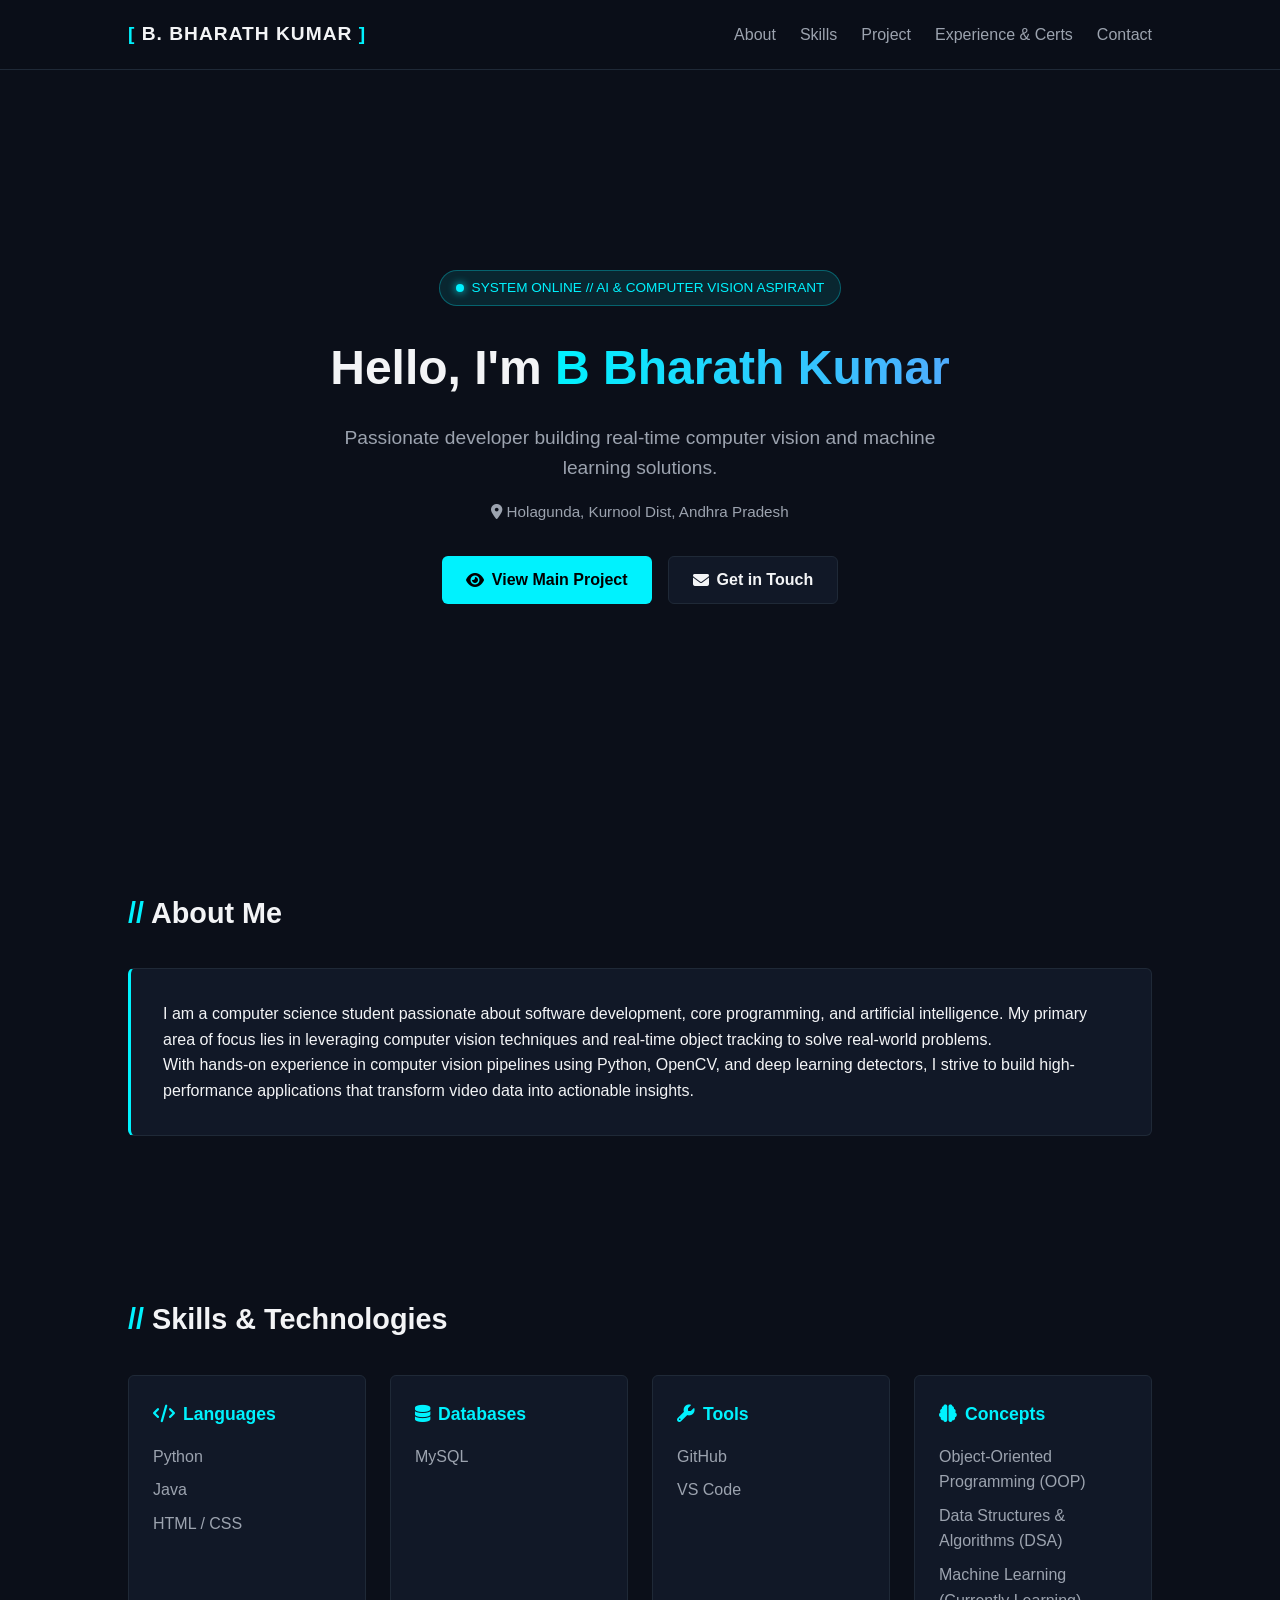
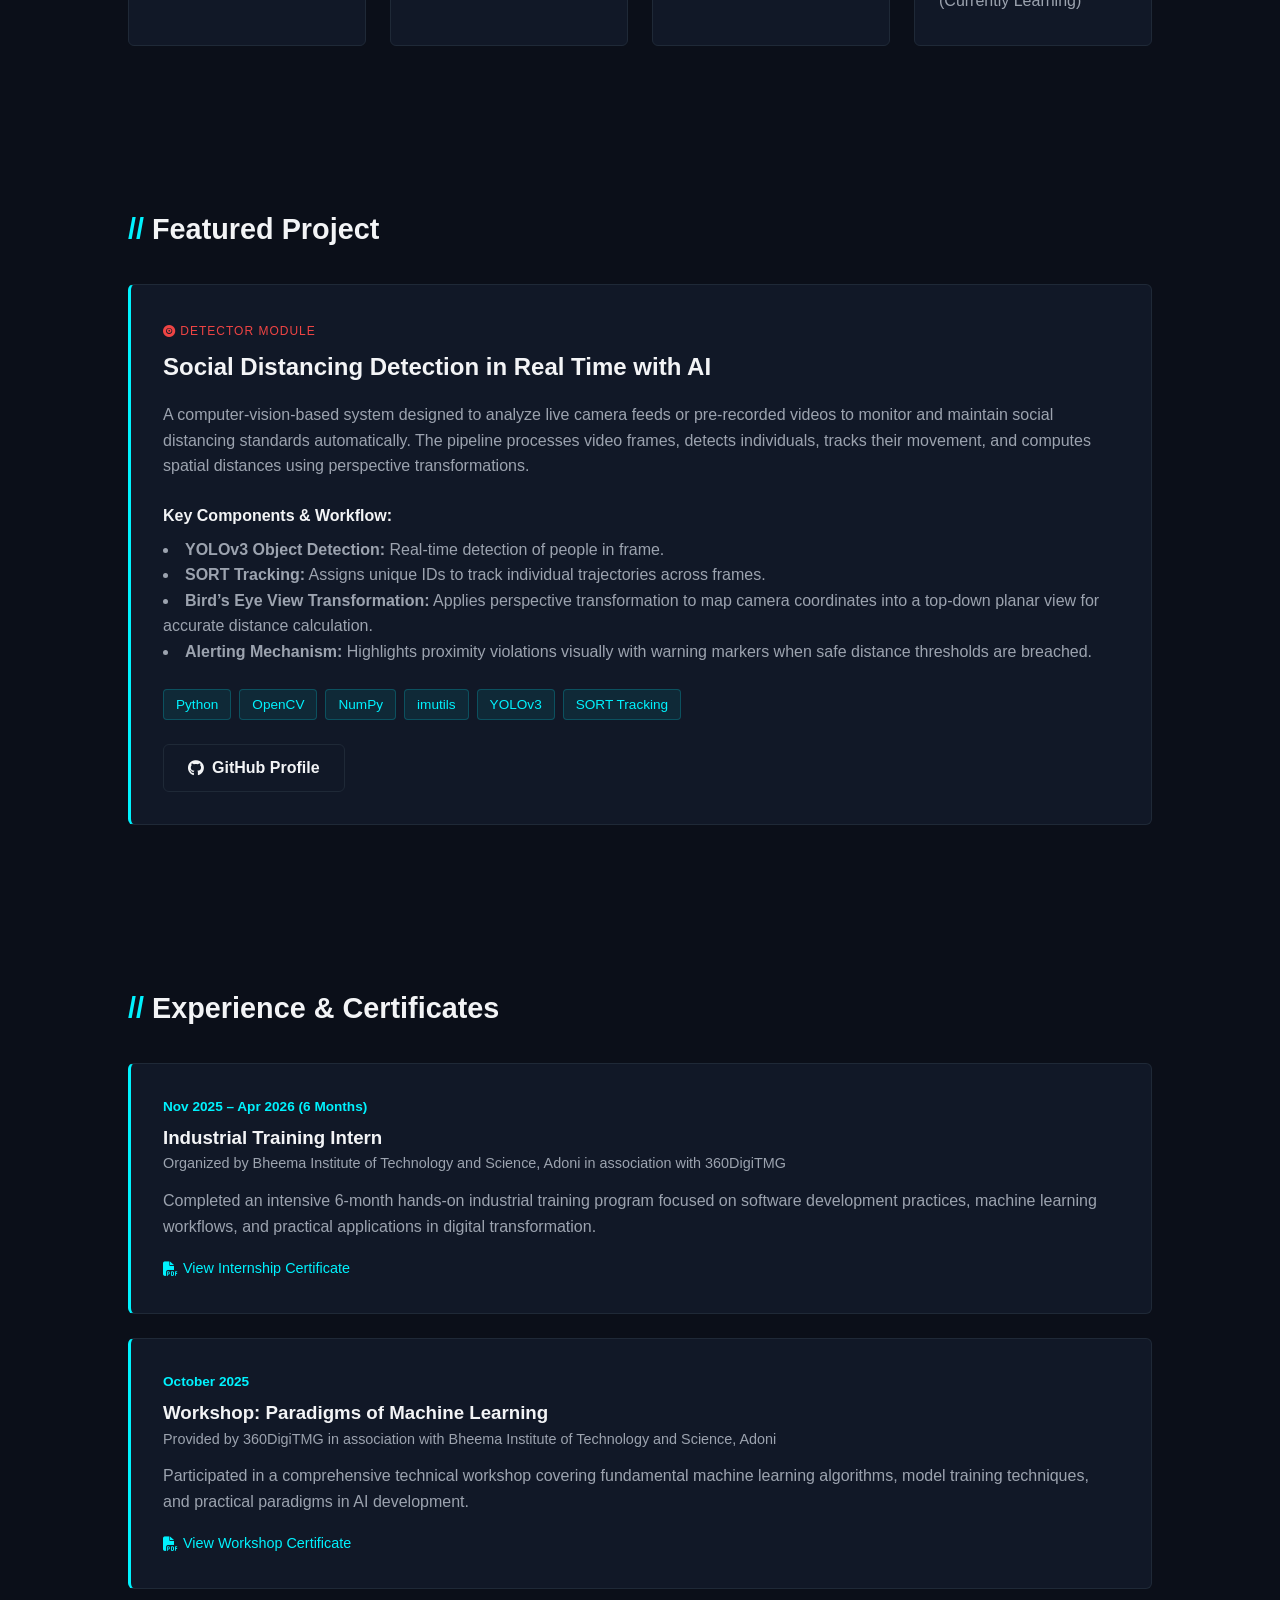
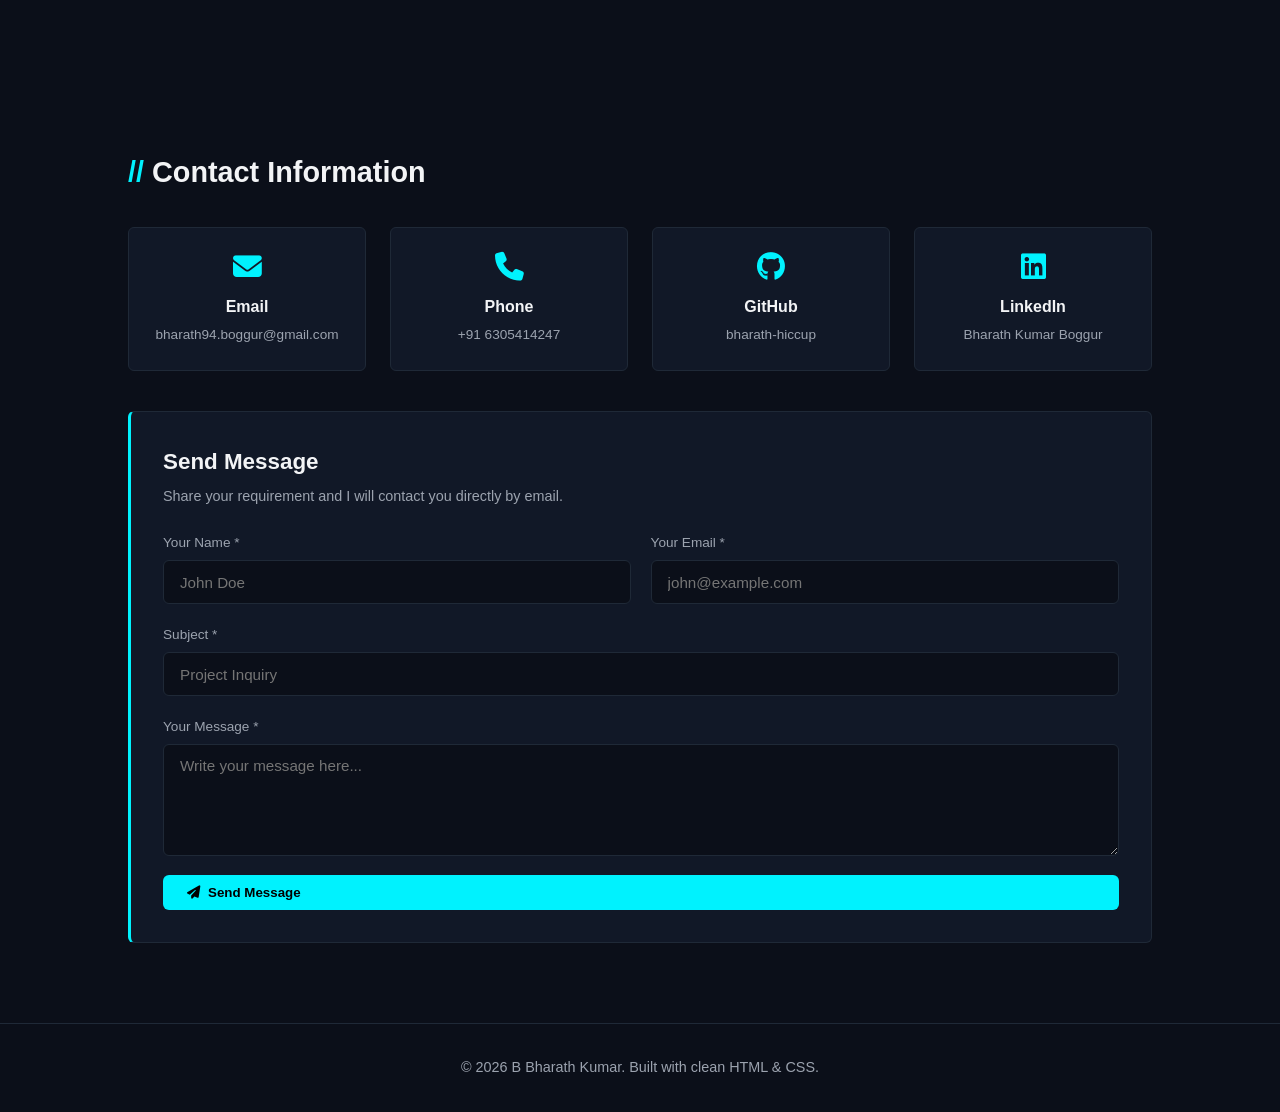
==== index.html @ 44fc186e "Rename protfolio.html to index.html" ====
<!DOCTYPE html>
<html lang="en">
<head>
  <meta charset="UTF-8">
  <meta name="viewport" content="width=device-width, initial-scale=1.0">
  <title>B Bharath Kumar | Portfolio</title>
  <link rel="stylesheet" href="style.css">
  <!-- Font Awesome Icons -->
  <link rel="stylesheet" href="https://cdnjs.cloudflare.com/ajax/libs/font-awesome/6.4.0/css/all.min.css">
</head>
<body>

  <!-- Navbar -->
  <nav class="navbar">
    <div class="logo">
      <span class="cv-bracket">[</span> B. BHARATH KUMAR <span class="cv-bracket">]</span>
    </div>
    <ul class="nav-links">
      <li><a href="#about">About</a></li>
      <li><a href="#skills">Skills</a></li>
      <li><a href="#project">Project</a></li>
      <li><a href="#experience">Experience & Certs</a></li>
      <li><a href="#contact">Contact</a></li>
    </ul>
  </nav>

  <!-- Hero Section -->
  <header class="hero">
    <div class="hero-container">
      <div class="status-badge"><span class="pulse-dot"></span> SYSTEM ONLINE // AI & COMPUTER VISION ASPIRANT</div>
      <h1>Hello, I'm <span class="highlight">B Bharath Kumar</span></h1>
      <p class="tagline">Passionate developer building real-time computer vision and machine learning solutions.</p>
      <div class="location-tag">
        <i class="fa-solid fa-location-dot"></i> Holagunda, Kurnool Dist, Andhra Pradesh
      </div>
      <div class="hero-btns">
        <a href="#project" class="btn primary-btn"><i class="fa-solid fa-eye"></i> View Main Project</a>
        <a href="#contact" class="btn secondary-btn"><i class="fa-solid fa-envelope"></i> Get in Touch</a>
      </div>
    </div>
  </header>

  <!-- About Section -->
  <section id="about" class="section">
    <h2 class="section-title"><span class="title-decor">//</span> About Me</h2>
    <div class="about-card cv-frame">
      <p>I am a computer science student passionate about software development, core programming, and artificial intelligence. My primary area of focus lies in leveraging computer vision techniques and real-time object tracking to solve real-world problems.</p>
      <p>With hands-on experience in computer vision pipelines using Python, OpenCV, and deep learning detectors, I strive to build high-performance applications that transform video data into actionable insights.</p>
    </div>
  </section>

  <!-- Skills Section -->
  <section id="skills" class="section">
    <h2 class="section-title"><span class="title-decor">//</span> Skills & Technologies</h2>
    <div class="skills-grid">
      <div class="skill-card">
        <h3><i class="fa-solid fa-code"></i> Languages</h3>
        <ul>
          <li>Python</li>
          <li>Java</li>
          <li>HTML / CSS</li>
        </ul>
      </div>
      <div class="skill-card">
        <h3><i class="fa-solid fa-database"></i> Databases</h3>
        <ul>
          <li>MySQL</li>
        </ul>
      </div>
      <div class="skill-card">
        <h3><i class="fa-solid fa-wrench"></i> Tools</h3>
        <ul>
          <li>GitHub</li>
          <li>VS Code</li>
        </ul>
      </div>
      <div class="skill-card">
        <h3><i class="fa-solid fa-brain"></i> Concepts</h3>
        <ul>
          <li>Object-Oriented Programming (OOP)</li>
          <li>Data Structures & Algorithms (DSA)</li>
          <li>Machine Learning (Currently Learning)</li>
        </ul>
      </div>
    </div>
  </section>

  <!-- Project Section -->
  <section id="project" class="section">
    <h2 class="section-title"><span class="title-decor">//</span> Featured Project</h2>
    <div class="project-card cv-frame">
      <div class="project-header">
        <span class="live-tag"><i class="fa-solid fa-record-vinyl"></i> DETECTOR MODULE</span>
        <h3>Social Distancing Detection in Real Time with AI</h3>
      </div>
      
      <p class="project-desc">
        A computer-vision-based system designed to analyze live camera feeds or pre-recorded videos to monitor and maintain social distancing standards automatically. The pipeline processes video frames, detects individuals, tracks their movement, and computes spatial distances using perspective transformations.
      </p>

      <div class="project-details">
        <h4>Key Components & Workflow:</h4>
        <ul>
          <li><strong>YOLOv3 Object Detection:</strong> Real-time detection of people in frame.</li>
          <li><strong>SORT Tracking:</strong> Assigns unique IDs to track individual trajectories across frames.</li>
          <li><strong>Bird’s Eye View Transformation:</strong> Applies perspective transformation to map camera coordinates into a top-down planar view for accurate distance calculation.</li>
          <li><strong>Alerting Mechanism:</strong> Highlights proximity violations visually with warning markers when safe distance thresholds are breached.</li>
        </ul>
      </div>

      <div class="tech-stack">
        <span>Python</span>
        <span>OpenCV</span>
        <span>NumPy</span>
        <span>imutils</span>
        <span>YOLOv3</span>
        <span>SORT Tracking</span>
      </div>

      <div class="project-links">
        <a href="https://github.com/bharath-hiccup" target="_blank" class="btn secondary-btn">
          <i class="fa-brands fa-github"></i> GitHub Profile
        </a>
      </div>
    </div>
  </section>

  <!-- Experience & Certificates Section -->
  <section id="experience" class="section">
    <h2 class="section-title"><span class="title-decor">//</span> Experience & Certificates</h2>
    <div class="timeline">
      
      <!-- Internship Entry -->
      <div class="timeline-item cv-frame">
        <div class="timeline-date">Nov 2025 – Apr 2026 (6 Months)</div>
        <h3>Industrial Training Intern</h3>
        <p class="org">Organized by Bheema Institute of Technology and Science, Adoni in association with 360DigiTMG</p>
        <p class="desc">
          Completed an intensive 6-month hands-on industrial training program focused on software development practices, machine learning workflows, and practical applications in digital transformation.
        </p>
        <a href="6_months_internship_training_certificate.pdf" target="_blank" class="cert-link">
          <i class="fa-solid fa-file-pdf"></i> View Internship Certificate
        </a>
      </div>

      <!-- Workshop Entry -->
      <div class="timeline-item cv-frame">
        <div class="timeline-date">October 2025</div>
        <h3>Workshop: Paradigms of Machine Learning</h3>
        <p class="org">Provided by 360DigiTMG in association with Bheema Institute of Technology and Science, Adoni</p>
        <p class="desc">
          Participated in a comprehensive technical workshop covering fundamental machine learning algorithms, model training techniques, and practical paradigms in AI development.
        </p>
        <a href="Machine_learning_workshop_certificate.pdf" target="_blank" class="cert-link">
          <i class="fa-solid fa-file-pdf"></i> View Workshop Certificate
        </a>
      </div>

    </div>
  </section>

  <!-- Contact Section -->
  <section id="contact" class="section">
    <h2 class="section-title"><span class="title-decor">//</span> Contact Information</h2>
    
    <div class="contact-grid">
      <a href="mailto:bharath94.boggur@gmail.com" class="contact-card">
        <i class="fa-solid fa-envelope"></i>
        <h4>Email</h4>
        <p>bharath94.boggur@gmail.com</p>
      </a>

      <a href="tel:6305414247" class="contact-card">
        <i class="fa-solid fa-phone"></i>
        <h4>Phone</h4>
        <p>+91 6305414247</p>
      </a>

      <a href="https://github.com/bharath-hiccup" target="_blank" class="contact-card">
        <i class="fa-brands fa-github"></i>
        <h4>GitHub</h4>
        <p>bharath-hiccup</p>
      </a>

      <a href="https://www.linkedin.com/in/bharath-kumar-boggur-380940379/" target="_blank" class="contact-card">
        <i class="fa-brands fa-linkedin"></i>
        <h4>LinkedIn</h4>
        <p>Bharath Kumar Boggur</p>
      </a>
    </div>

    <!-- Direct Email Message Form -->
    <div class="contact-form-container cv-frame">
      <h3>Send Message</h3>
      <p class="form-subtitle">Share your requirement and I will contact you directly by email.</p>
      
      <form action="https://api.web3forms.com/submit" method="POST" class="contact-form">
        <!-- Get a free access key at https://web3forms.com and paste it below -->
        <input type="hidden" name="access_key" value="YOUR_WEB3FORMS_ACCESS_KEY">

        <div class="form-group-row">
          <div class="form-group">
            <label for="name">Your Name *</label>
            <input type="text" id="name" name="name" required placeholder="John Doe">
          </div>
          <div class="form-group">
            <label for="email">Your Email *</label>
            <input type="email" id="email" name="email" required placeholder="john@example.com">
          </div>
        </div>

        <div class="form-group">
          <label for="subject">Subject *</label>
          <input type="text" id="subject" name="subject" required placeholder="Project Inquiry">
        </div>

        <div class="form-group">
          <label for="message">Your Message *</label>
          <textarea id="message" name="message" rows="5" required placeholder="Write your message here..."></textarea>
        </div>

        <button type="submit" class="btn primary-btn">
          <i class="fa-solid fa-paper-plane"></i> Send Message
        </button>
      </form>
    </div>
  </section>

  <!-- Footer -->
  <footer>
    <p>© 2026 B Bharath Kumar. Built with clean HTML & CSS.</p>
  </footer>

</body>
</html>
---- style.css ----
:root {
  --bg-color: #0b0f19;
  --card-bg: #111827;
  --accent-color: #00f2fe;
  --accent-alt: #4facfe;
  --text-primary: #f3f4f6;
  --text-secondary: #9ca3af;
  --border-color: #1f2937;
}

* {
  margin: 0;
  padding: 0;
  box-sizing: border-box;
  font-family: 'Segoe UI', Tahoma, Geneva, Verdana, sans-serif;
  scroll-behavior: smooth;
}

body {
  background-color: var(--bg-color);
  color: var(--text-primary);
  line-height: 1.6;
}

/* Navbar */
.navbar {
  display: flex;
  justify-content: space-between;
  align-items: center;
  padding: 1.2rem 10%;
  background-color: rgba(11, 15, 25, 0.95);
  position: fixed;
  top: 0;
  width: 100%;
  z-index: 1000;
  border-bottom: 1px solid var(--border-color);
}

.logo {
  font-weight: 700;
  font-size: 1.2rem;
  letter-spacing: 1px;
}

.cv-bracket {
  color: var(--accent-color);
}

.nav-links {
  display: flex;
  list-style: none;
  gap: 1.5rem;
}

.nav-links a {
  color: var(--text-secondary);
  text-decoration: none;
  transition: color 0.3s;
}

.nav-links a:hover {
  color: var(--accent-color);
}

/* Hero */
.hero {
  min-height: 90vh;
  display: flex;
  align-items: center;
  justify-content: center;
  padding: 8rem 10% 4rem;
  text-align: center;
}

.status-badge {
  display: inline-flex;
  align-items: center;
  gap: 8px;
  background-color: rgba(0, 242, 254, 0.1);
  color: var(--accent-color);
  padding: 6px 16px;
  border-radius: 20px;
  font-size: 0.85rem;
  margin-bottom: 1.5rem;
  border: 1px solid rgba(0, 242, 254, 0.3);
}

.pulse-dot {
  width: 8px;
  height: 8px;
  background-color: var(--accent-color);
  border-radius: 50%;
  box-shadow: 0 0 8px var(--accent-color);
}

.hero h1 {
  font-size: 3rem;
  margin-bottom: 1rem;
}

.highlight {
  background: linear-gradient(90deg, var(--accent-color), var(--accent-alt));
  -webkit-background-clip: text;
  -webkit-text-fill-color: transparent;
}

.tagline {
  font-size: 1.2rem;
  color: var(--text-secondary);
  max-width: 600px;
  margin: 0 auto 1rem;
}

.location-tag {
  color: var(--text-secondary);
  font-size: 0.95rem;
  margin-bottom: 2rem;
}

.hero-btns {
  display: flex;
  justify-content: center;
  gap: 1rem;
}

/* Buttons */
.btn {
  padding: 10px 24px;
  border-radius: 6px;
  text-decoration: none;
  font-weight: 600;
  transition: all 0.3s;
  display: inline-flex;
  align-items: center;
  gap: 8px;
  cursor: pointer;
  border: none;
}

.primary-btn {
  background-color: var(--accent-color);
  color: #000;
}

.primary-btn:hover {
  opacity: 0.9;
  box-shadow: 0 0 15px rgba(0, 242, 254, 0.4);
}

.secondary-btn {
  border: 1px solid var(--border-color);
  color: var(--text-primary);
  background-color: var(--card-bg);
}

.secondary-btn:hover {
  border-color: var(--accent-color);
  color: var(--accent-color);
}

/* Sections */
.section {
  padding: 5rem 10%;
}

.section-title {
  font-size: 1.8rem;
  margin-bottom: 2rem;
}

.title-decor {
  color: var(--accent-color);
}

/* Frames & Cards */
.cv-frame {
  background-color: var(--card-bg);
  border: 1px solid var(--border-color);
  border-left: 3px solid var(--accent-color);
  padding: 2rem;
  border-radius: 6px;
}

.skills-grid {
  display: grid;
  grid-template-columns: repeat(auto-fit, minmax(220px, 1fr));
  gap: 1.5rem;
}

.skill-card {
  background-color: var(--card-bg);
  border: 1px solid var(--border-color);
  padding: 1.5rem;
  border-radius: 6px;
}

.skill-card h3 {
  color: var(--accent-color);
  font-size: 1.1rem;
  margin-bottom: 1rem;
  display: flex;
  align-items: center;
  gap: 8px;
}

.skill-card ul {
  list-style: none;
}

.skill-card li {
  color: var(--text-secondary);
  margin-bottom: 0.5rem;
}

/* Project Card */
.project-header {
  margin-bottom: 1rem;
}

.live-tag {
  font-size: 0.75rem;
  color: #ef4444;
  letter-spacing: 1px;
}

.project-card h3 {
  font-size: 1.5rem;
  margin-top: 5px;
}

.project-desc {
  color: var(--text-secondary);
  margin-bottom: 1.5rem;
}

.project-details h4 {
  margin-bottom: 0.5rem;
}

.project-details ul {
  list-style-position: inside;
  color: var(--text-secondary);
  margin-bottom: 1.5rem;
}

.tech-stack {
  display: flex;
  flex-wrap: wrap;
  gap: 0.5rem;
  margin-bottom: 1.5rem;
}

.tech-stack span {
  background-color: rgba(0, 242, 254, 0.08);
  border: 1px solid rgba(0, 242, 254, 0.2);
  color: var(--accent-color);
  padding: 4px 12px;
  border-radius: 4px;
  font-size: 0.85rem;
}

/* Timeline */
.timeline {
  display: flex;
  flex-direction: column;
  gap: 1.5rem;
}

.timeline-date {
  color: var(--accent-color);
  font-size: 0.85rem;
  font-weight: 600;
  margin-bottom: 0.3rem;
}

.org {
  color: var(--text-secondary);
  font-size: 0.9rem;
  margin-bottom: 0.8rem;
}

.desc {
  color: var(--text-secondary);
  margin-bottom: 1rem;
}

.cert-link {
  color: var(--accent-color);
  text-decoration: none;
  font-size: 0.9rem;
  display: inline-flex;
  align-items: center;
  gap: 6px;
}

.cert-link:hover {
  text-decoration: underline;
}

/* Contact Cards */
.contact-grid {
  display: grid;
  grid-template-columns: repeat(auto-fit, minmax(200px, 1fr));
  gap: 1.5rem;
  margin-bottom: 2.5rem;
}

.contact-card {
  background-color: var(--card-bg);
  border: 1px solid var(--border-color);
  padding: 1.5rem;
  border-radius: 6px;
  text-align: center;
  text-decoration: none;
  color: var(--text-primary);
  transition: border-color 0.3s;
}

.contact-card:hover {
  border-color: var(--accent-color);
}

.contact-card i {
  font-size: 1.8rem;
  color: var(--accent-color);
  margin-bottom: 0.8rem;
}

.contact-card h4 {
  margin-bottom: 0.3rem;
}

.contact-card p {
  color: var(--text-secondary);
  font-size: 0.85rem;
  word-break: break-all;
}

/* Contact Form */
.contact-form-container h3 {
  font-size: 1.4rem;
  margin-bottom: 0.3rem;
}

.form-subtitle {
  color: var(--text-secondary);
  font-size: 0.9rem;
  margin-bottom: 1.5rem;
}

.contact-form {
  display: flex;
  flex-direction: column;
  gap: 1.2rem;
}

.form-group-row {
  display: grid;
  grid-template-columns: 1fr 1fr;
  gap: 1.2rem;
}

.form-group {
  display: flex;
  flex-direction: column;
  gap: 0.4rem;
}

.form-group label {
  color: var(--text-secondary);
  font-size: 0.85rem;
}

.form-group input,
.form-group textarea {
  background-color: var(--bg-color);
  border: 1px solid var(--border-color);
  color: var(--text-primary);
  padding: 0.8rem 1rem;
  border-radius: 6px;
  font-size: 0.95rem;
  outline: none;
  transition: border-color 0.3s;
}

.form-group input:focus,
.form-group textarea:focus {
  border-color: var(--accent-color);
}

/* Footer */
footer {
  text-align: center;
  padding: 2rem;
  border-top: 1px solid var(--border-color);
  color: var(--text-secondary);
  font-size: 0.9rem;
}

/* Responsive */
@media (max-width: 768px) {
  .nav-links { display: none; }
  .hero h1 { font-size: 2rem; }
  .section { padding: 3rem 5%; }
  .form-group-row { grid-template-columns: 1fr; }
}
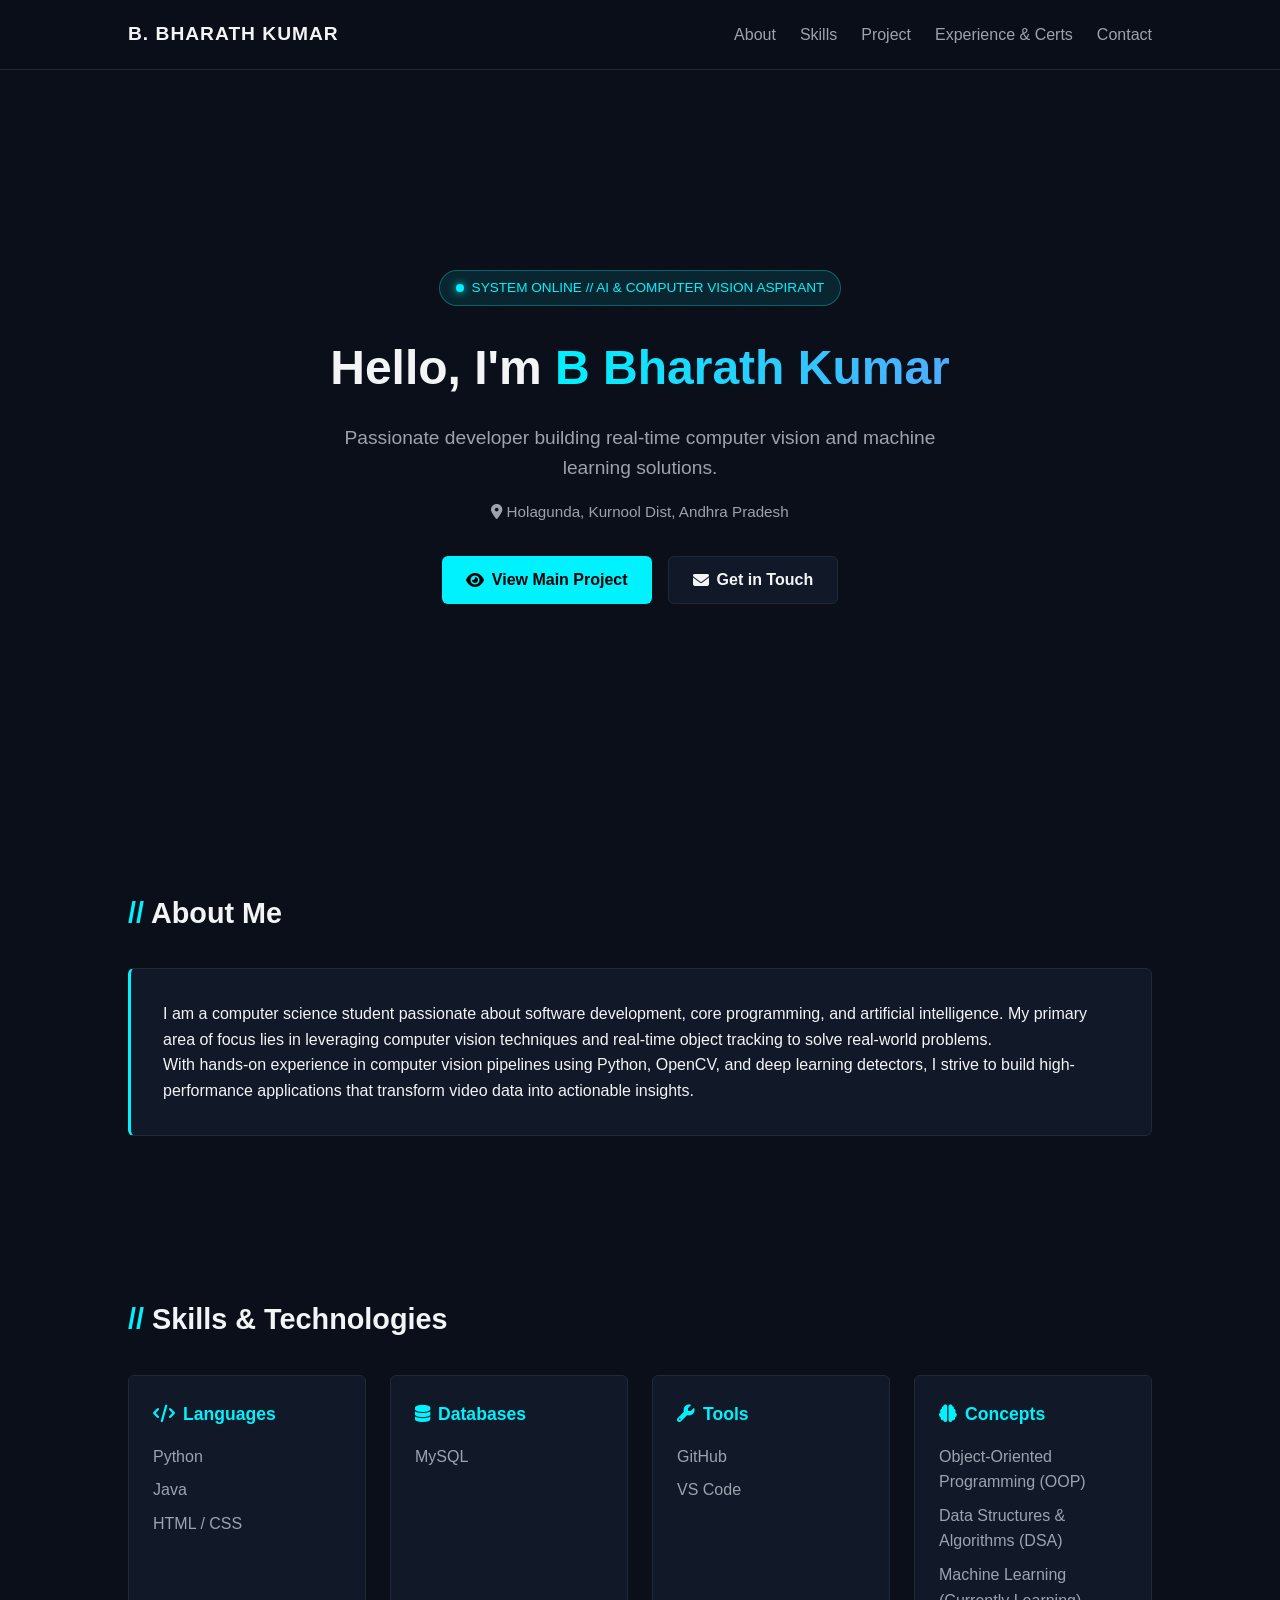
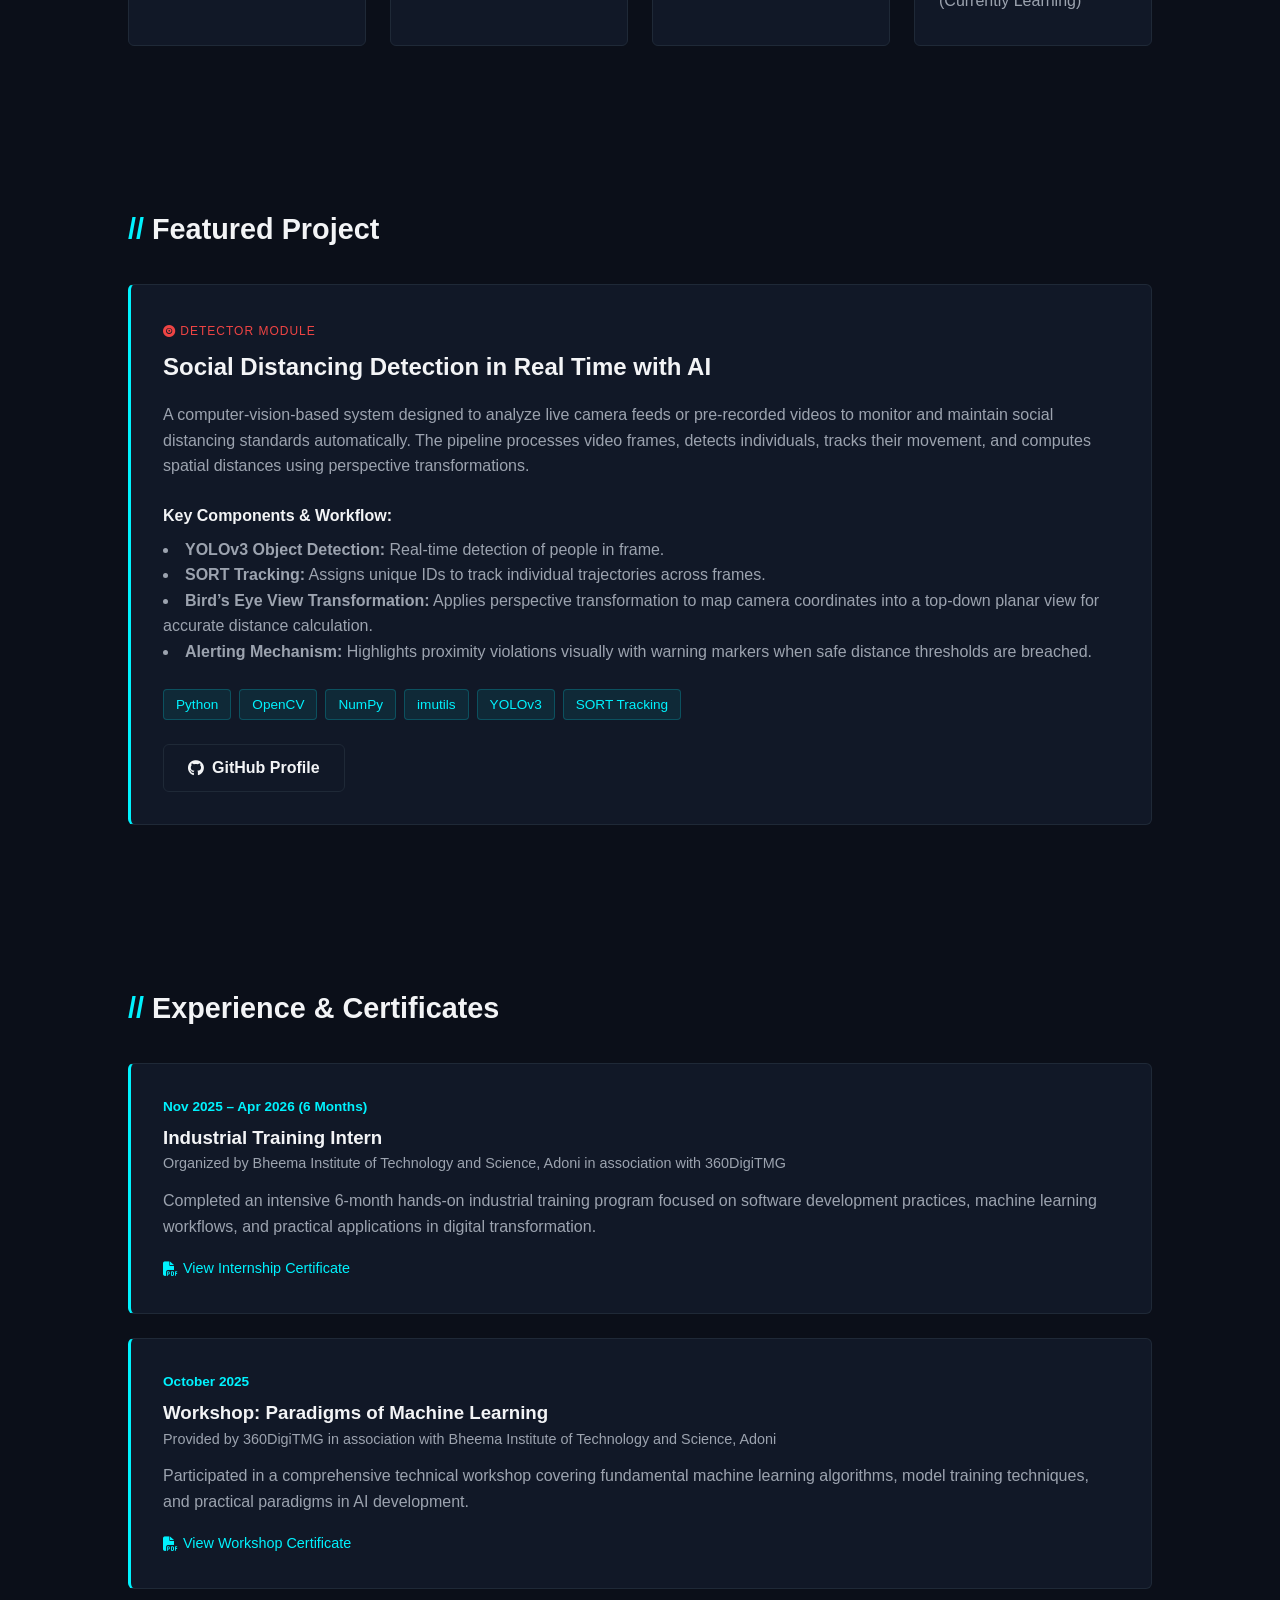
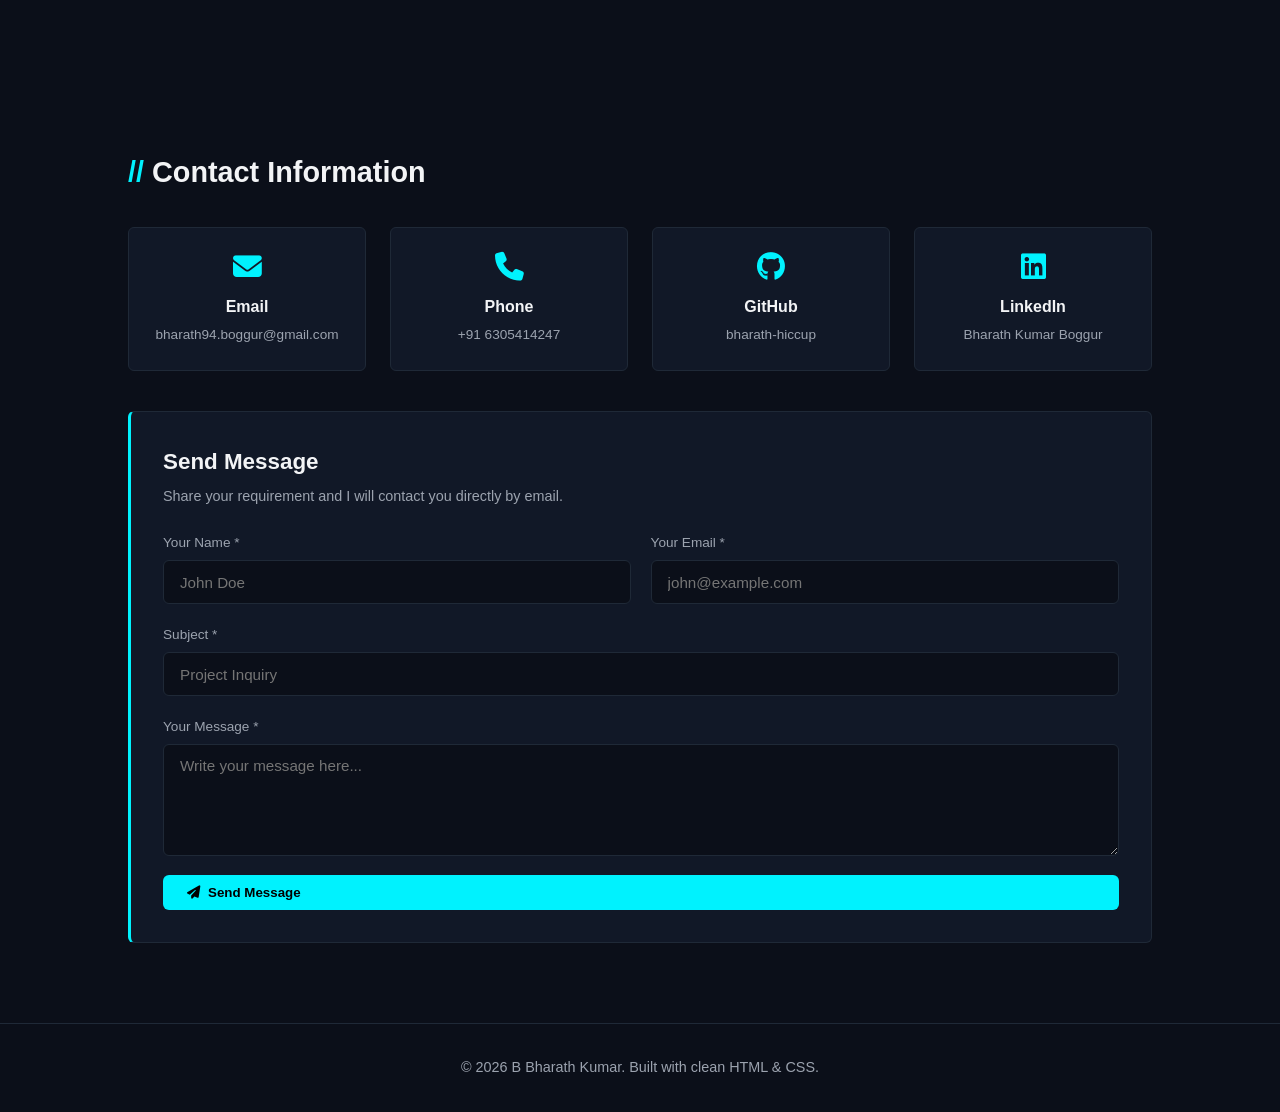
==== commit 5a157858: "Update index.html" ====
--- a/index.html
+++ b/index.html
@@ -13,7 +13,7 @@
   <!-- Navbar -->
   <nav class="navbar">
     <div class="logo">
-      <span class="cv-bracket">[</span> B. BHARATH KUMAR <span class="cv-bracket">]</span>
+      <span class="cv-bracket"></span> B. BHARATH KUMAR <span class="cv-bracket"></span>
     </div>
     <ul class="nav-links">
       <li><a href="#about">About</a></li>
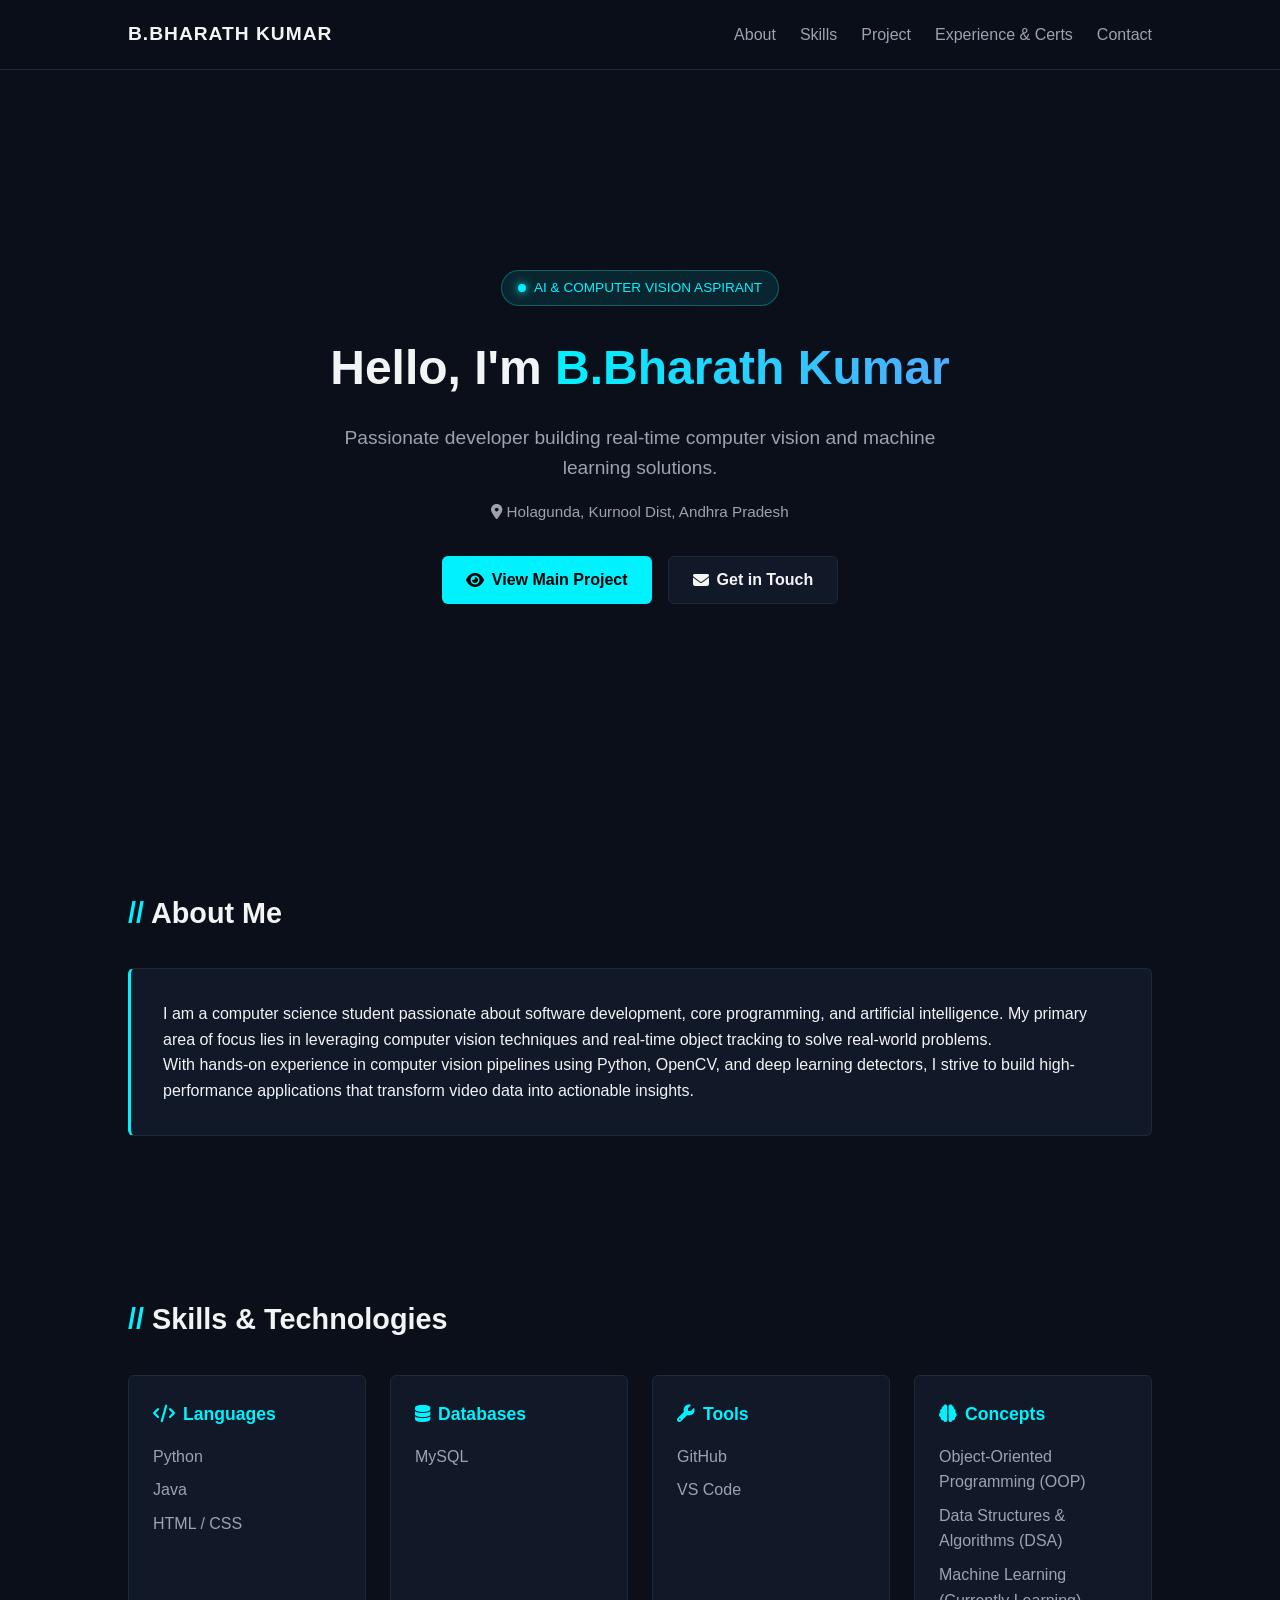
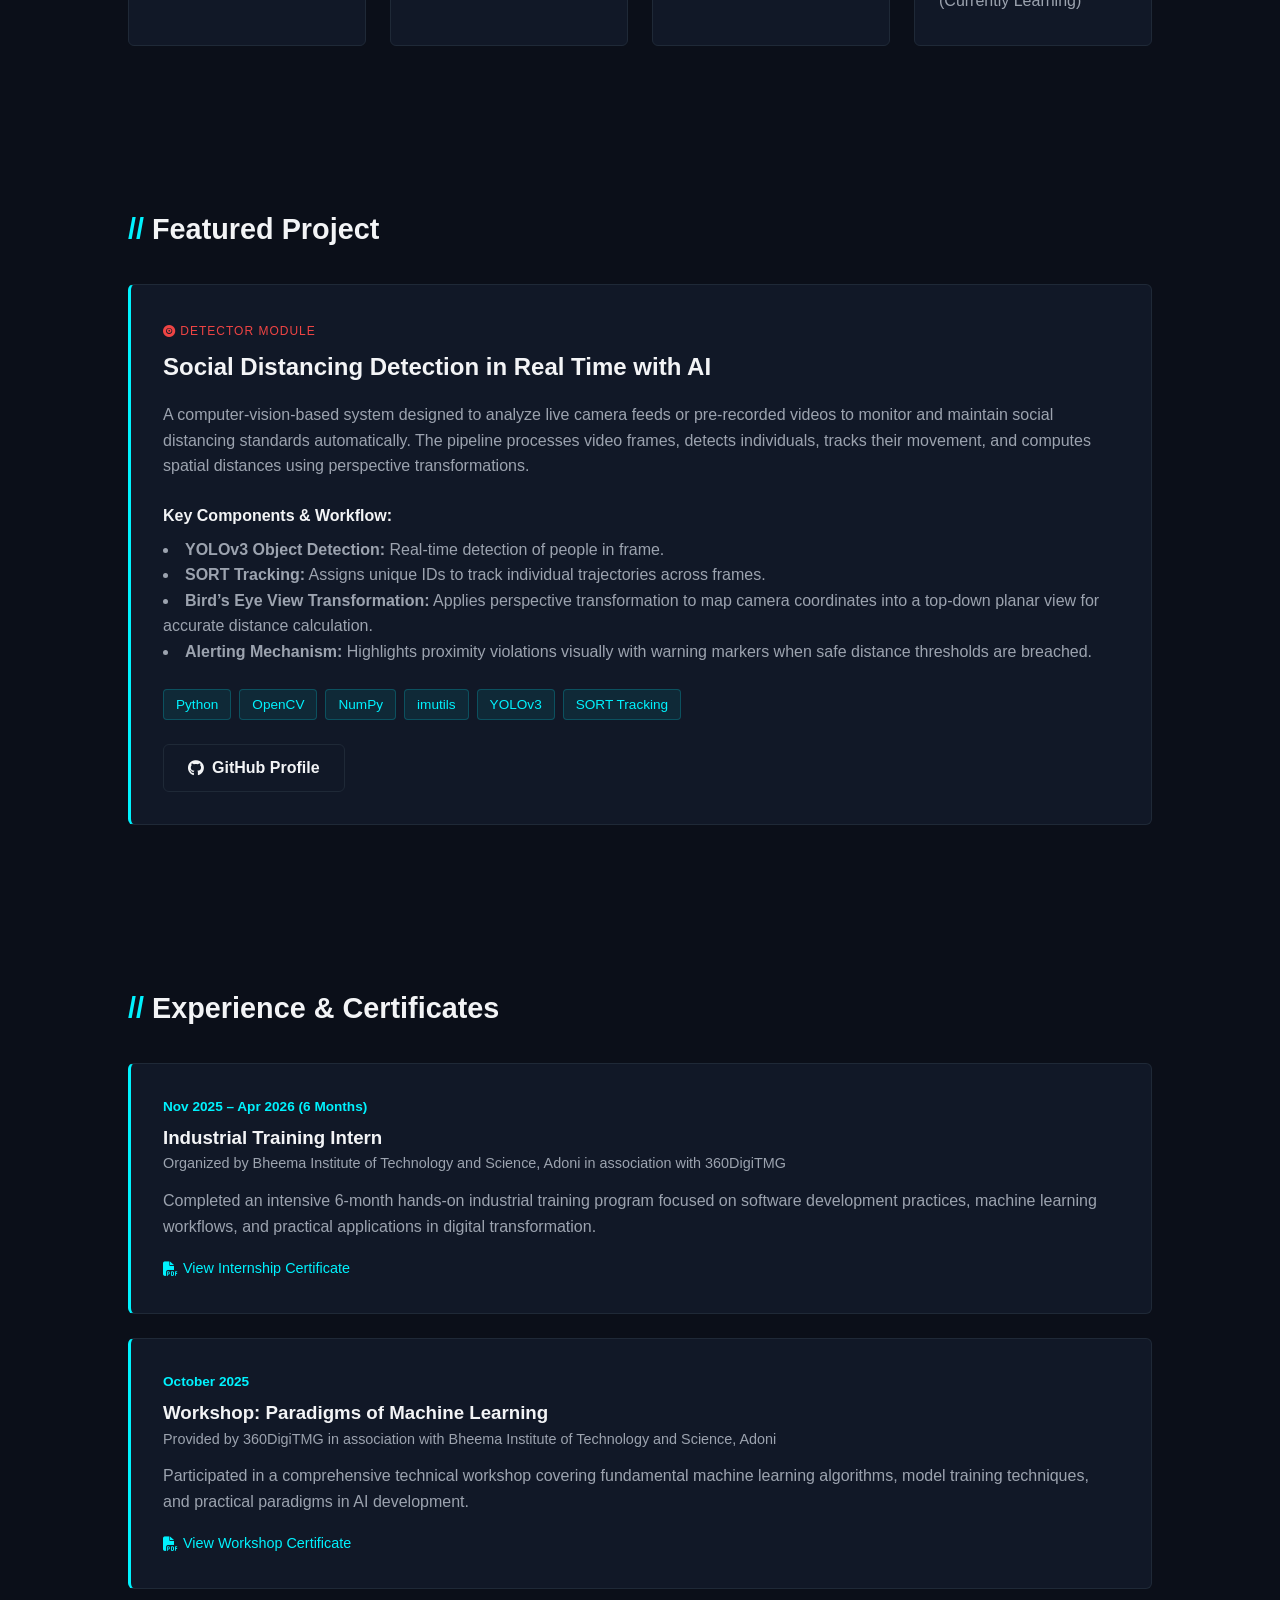
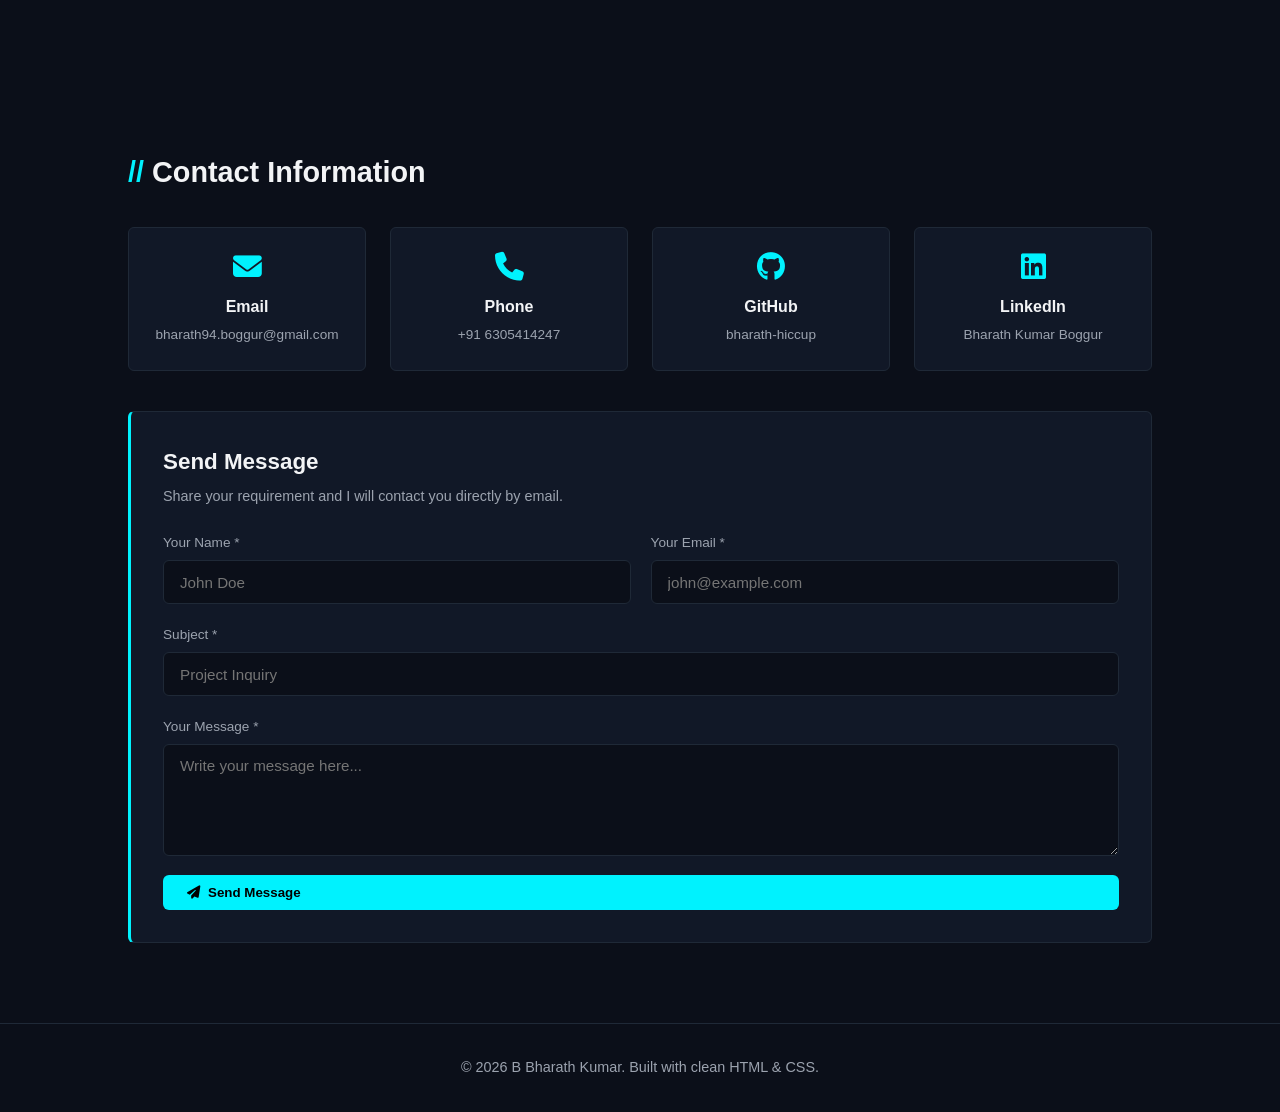
==== commit e1cfb01b: "Update index.html" ====
--- a/index.html
+++ b/index.html
@@ -13,7 +13,7 @@
   <!-- Navbar -->
   <nav class="navbar">
     <div class="logo">
-      <span class="cv-bracket"></span> B. BHARATH KUMAR <span class="cv-bracket"></span>
+      <span class="cv-bracket"></span> B.BHARATH KUMAR <span class="cv-bracket"></span>
     </div>
     <ul class="nav-links">
       <li><a href="#about">About</a></li>
@@ -27,8 +27,8 @@
   <!-- Hero Section -->
   <header class="hero">
     <div class="hero-container">
-      <div class="status-badge"><span class="pulse-dot"></span> SYSTEM ONLINE // AI & COMPUTER VISION ASPIRANT</div>
-      <h1>Hello, I'm <span class="highlight">B Bharath Kumar</span></h1>
+      <div class="status-badge"><span class="pulse-dot"></span> AI & COMPUTER VISION ASPIRANT</div>
+      <h1>Hello, I'm <span class="highlight">B.Bharath Kumar</span></h1>
       <p class="tagline">Passionate developer building real-time computer vision and machine learning solutions.</p>
       <div class="location-tag">
         <i class="fa-solid fa-location-dot"></i> Holagunda, Kurnool Dist, Andhra Pradesh
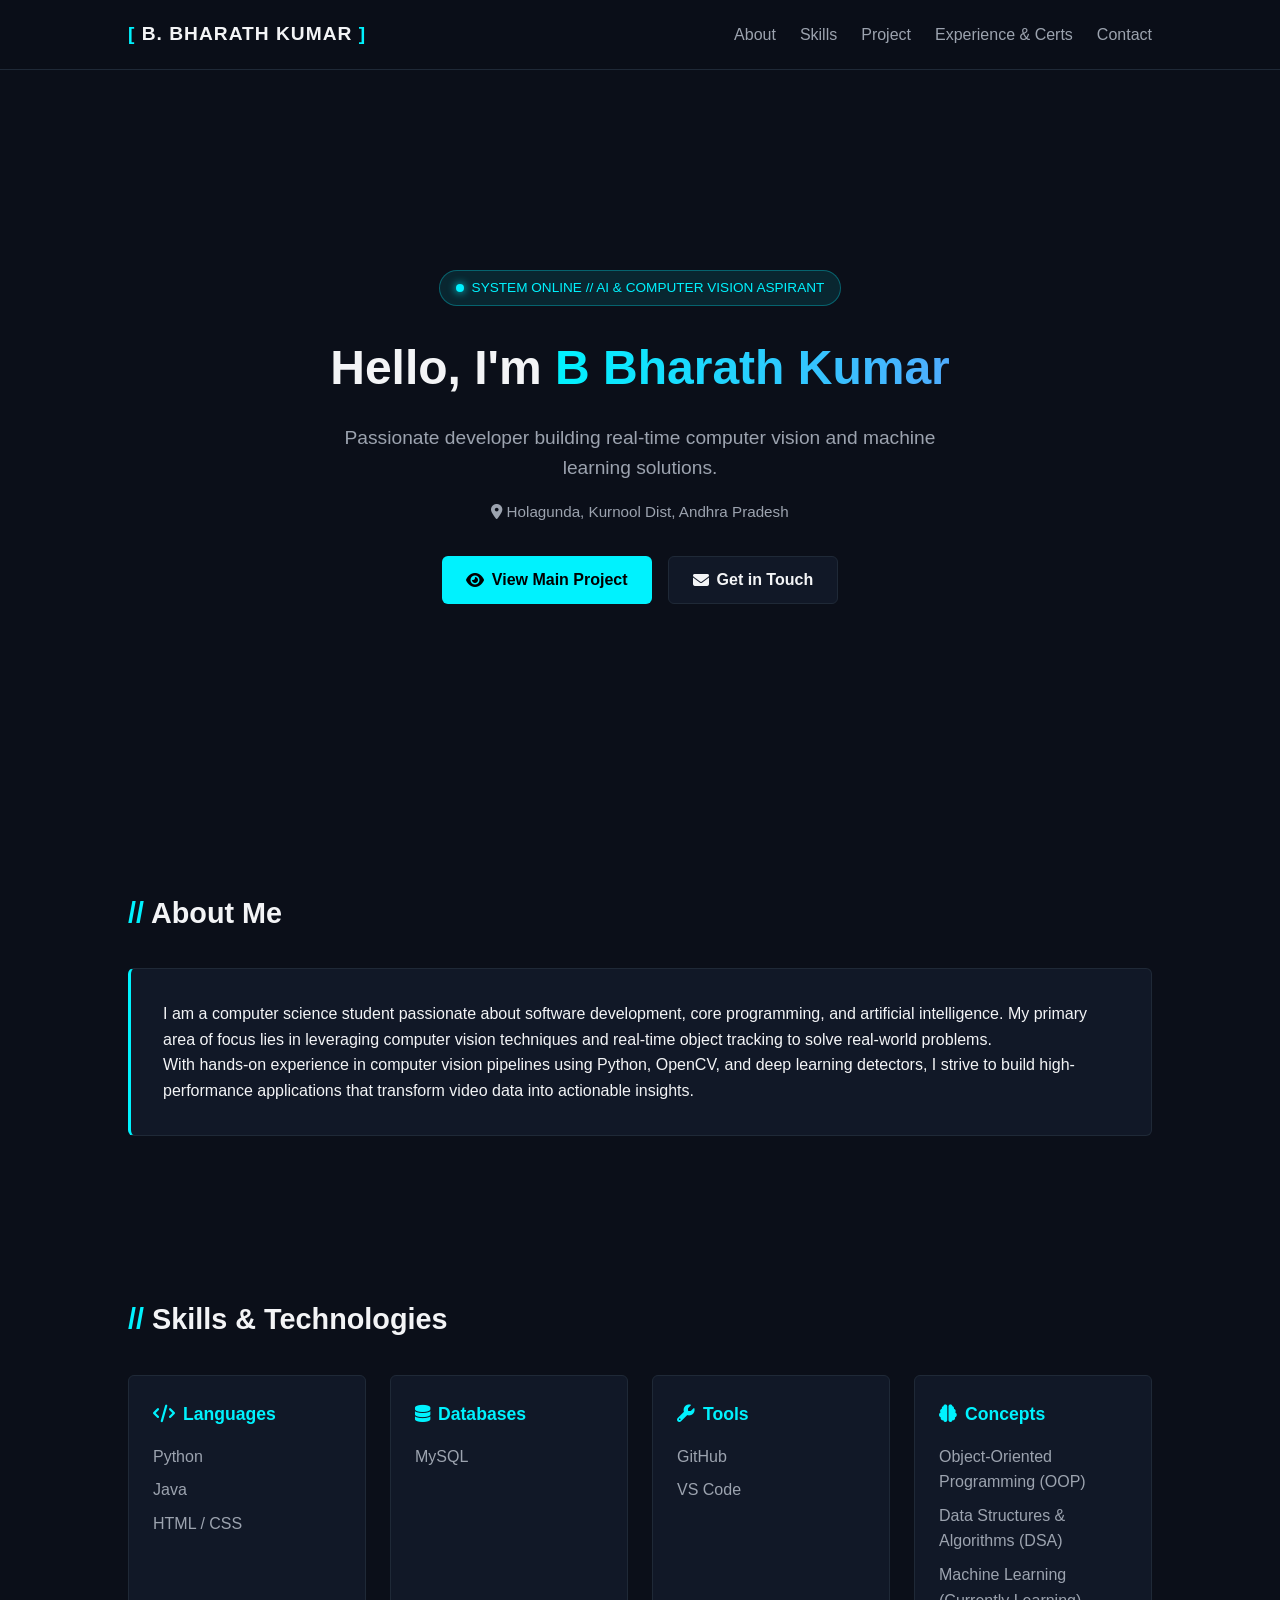
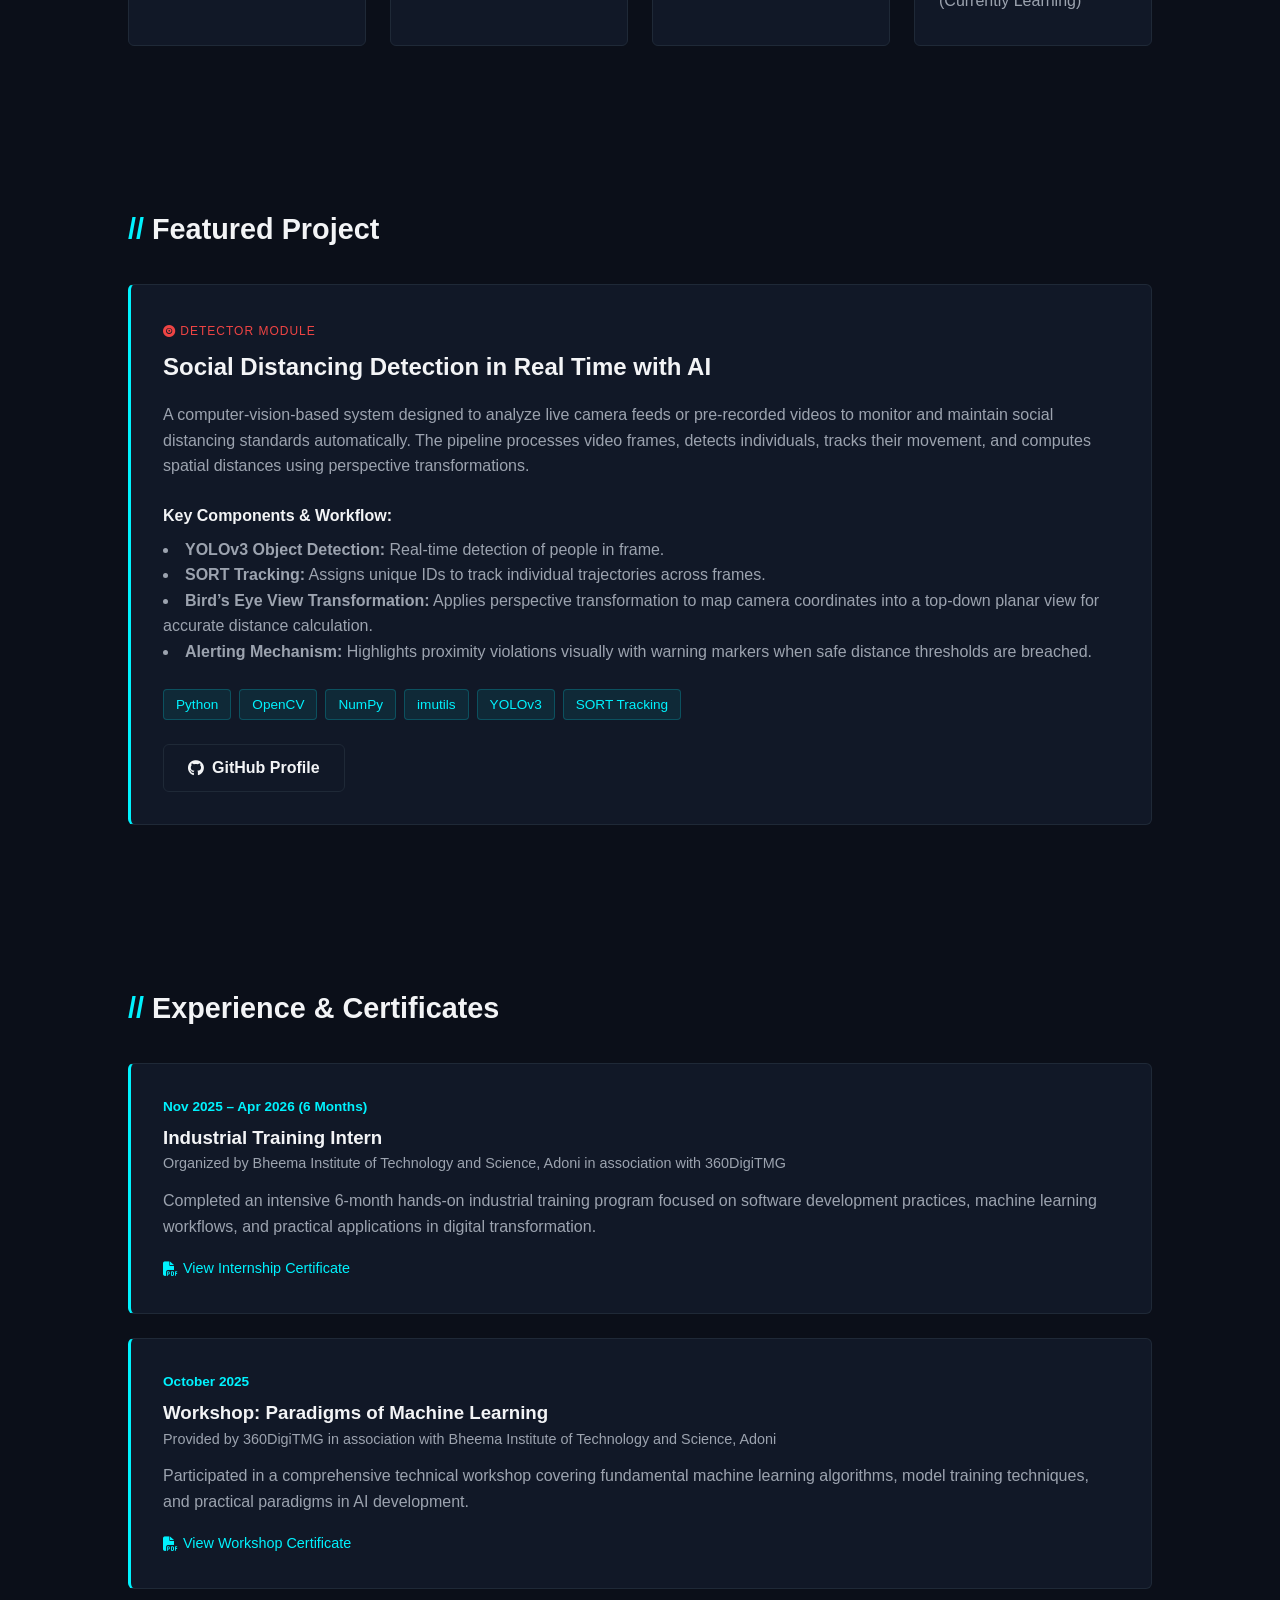
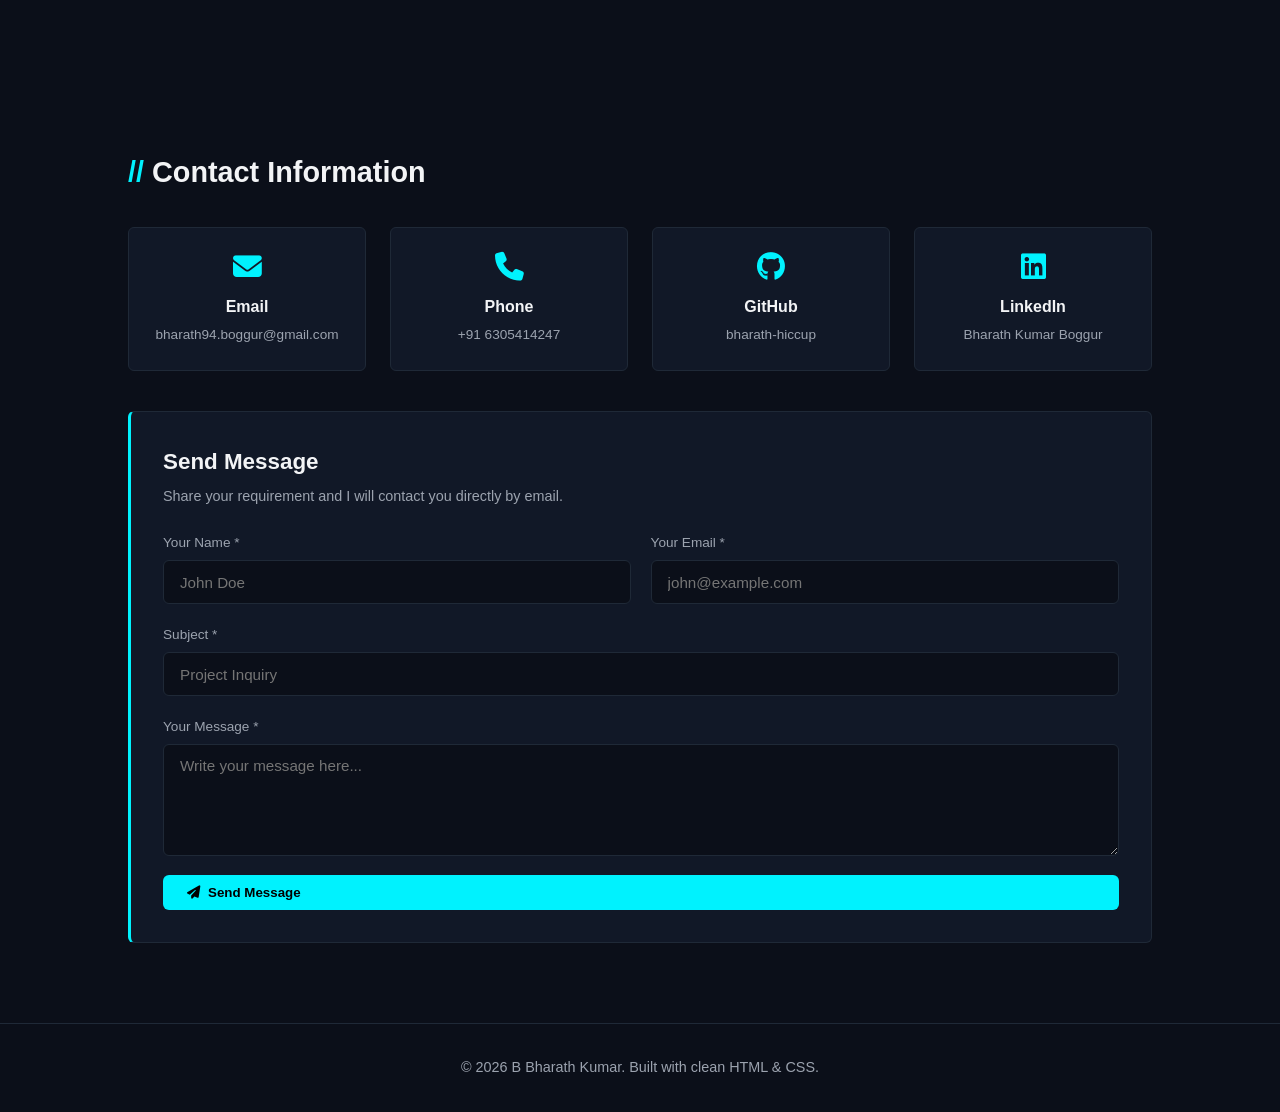
==== commit e9c1fda6: "Update index.html" ====
--- a/index.html
+++ b/index.html
@@ -13,7 +13,7 @@
   <!-- Navbar -->
   <nav class="navbar">
     <div class="logo">
-      <span class="cv-bracket"></span> B.BHARATH KUMAR <span class="cv-bracket"></span>
+      <span class="cv-bracket">[</span> B. BHARATH KUMAR <span class="cv-bracket">]</span>
     </div>
     <ul class="nav-links">
       <li><a href="#about">About</a></li>
@@ -27,8 +27,8 @@
   <!-- Hero Section -->
   <header class="hero">
     <div class="hero-container">
-      <div class="status-badge"><span class="pulse-dot"></span> AI & COMPUTER VISION ASPIRANT</div>
-      <h1>Hello, I'm <span class="highlight">B.Bharath Kumar</span></h1>
+      <div class="status-badge"><span class="pulse-dot"></span> SYSTEM ONLINE // AI & COMPUTER VISION ASPIRANT</div>
+      <h1>Hello, I'm <span class="highlight">B Bharath Kumar</span></h1>
       <p class="tagline">Passionate developer building real-time computer vision and machine learning solutions.</p>
       <div class="location-tag">
         <i class="fa-solid fa-location-dot"></i> Holagunda, Kurnool Dist, Andhra Pradesh
@@ -138,7 +138,7 @@
         <p class="desc">
           Completed an intensive 6-month hands-on industrial training program focused on software development practices, machine learning workflows, and practical applications in digital transformation.
         </p>
-        <a href="6_months_internship_training_certificate.pdf" target="_blank" class="cert-link">
+        <a href="internship_certificate.pdf" target="_blank" class="cert-link">
           <i class="fa-solid fa-file-pdf"></i> View Internship Certificate
         </a>
       </div>
@@ -151,7 +151,7 @@
         <p class="desc">
           Participated in a comprehensive technical workshop covering fundamental machine learning algorithms, model training techniques, and practical paradigms in AI development.
         </p>
-        <a href="Machine_learning_workshop_certificate.pdf" target="_blank" class="cert-link">
+        <a href="workshop_certificate.pdf" target="_blank" class="cert-link">
           <i class="fa-solid fa-file-pdf"></i> View Workshop Certificate
         </a>
       </div>
@@ -195,7 +195,7 @@
       <p class="form-subtitle">Share your requirement and I will contact you directly by email.</p>
       
       <form action="https://api.web3forms.com/submit" method="POST" class="contact-form">
-        <!-- Get a free access key at https://web3forms.com and paste it below -->
+        <!-- Paste your Web3Forms access key in value below -->
         <input type="hidden" name="access_key" value="YOUR_WEB3FORMS_ACCESS_KEY">
 
         <div class="form-group-row">
